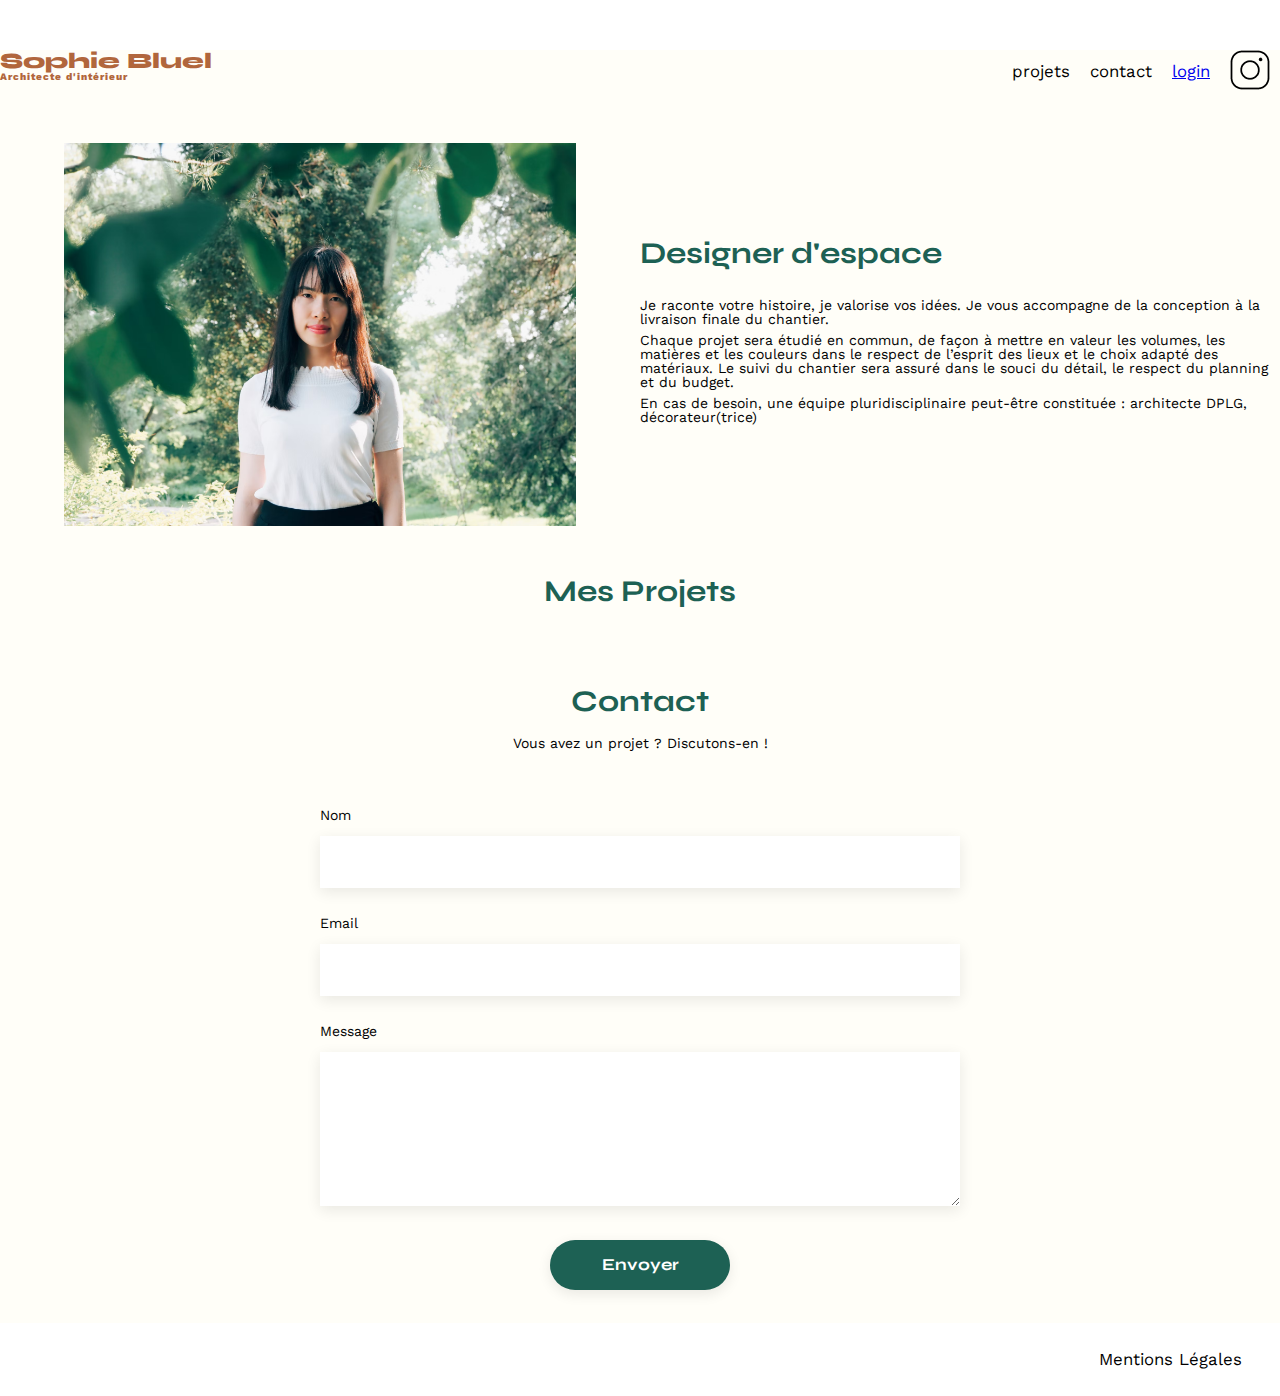
==== index.html @ 58f4e0f9 "initialization project" ====
<!DOCTYPE html>
<html lang="fr">
<head>
	<meta charset="UTF-8">
	<title>Sophie Bluel - Architecte d'intérieur</title>
	<meta name="viewport" content="width=device-width, initial-scale=1.0">
	<link rel="preconnect" href="https://fonts.googleapis.com">
	<link rel="preconnect" href="https://fonts.gstatic.com" crossorigin>
	<link href="https://fonts.googleapis.com/css2?family=Syne:wght@700;800&family=Work+Sans&display=swap" rel="stylesheet">
	<link
      rel="stylesheet"
      href="https://cdnjs.cloudflare.com/ajax/libs/font-awesome/6.2.1/css/all.min.css"
      integrity="sha512-MV7K8+y+gLIBoVD59lQIYicR65iaqukzvf/nwasF0nqhPay5w/9lJmVM2hMDcnK1OnMGCdVK+iQrJ7lzPJQd1w=="
      crossorigin="anonymous"
      referrerpolicy="no-referrer">
	<meta name="description" content="">
	<link rel="stylesheet" href="./assets/style.css">
	<script src="./assets/gallery.js" defer></script>
</head>
<body>
<div class="container">
<header>
	<div class="div-header">
		<h1>Sophie Bluel <span>Architecte d'intérieur</span></h1>
		<nav>
			<ul>
				<li>projets</li>
				<li>contact</li>
				<li><a href="./login/login.html" class="log">login</a></li>
				<li><img src="./assets/icons/instagram.png" alt="Instagram"></li>
			</ul>
		</nav>
	</div>
</header>
<main>
	<section id="introduction">
		<figure>
			<img src="./assets/images/sophie-bluel.png" alt="">
		</figure>
		<article>
			<h2>Designer d'espace</h2>
			<p>Je raconte votre histoire, je valorise vos idées. Je vous accompagne de la conception à la livraison finale du chantier.</p>
			<p>Chaque projet sera étudié en commun, de façon à mettre en valeur les volumes, les matières et les couleurs dans le respect de l’esprit des lieux et le choix adapté des matériaux. Le suivi du chantier sera assuré dans le souci du détail, le respect du planning et du budget.</p>
			<p>En cas de besoin, une équipe pluridisciplinaire peut-être constituée : architecte DPLG, décorateur(trice)</p>
		</article>
	</section>
	<section id="portfolio">
		<div class="portfolio-header">
			<h2>Mes Projets</h2>
		</div>
		<div class="gallery">
			
		</div>
	</section>
	<section id="contact">
		<h2>Contact</h2>
		<p>Vous avez un projet ? Discutons-en !</p>
		<form action="#" method="post">
			<label for="name">Nom</label>
			<input type="text" name="name" id="name">
			<label for="email">Email</label>
			<input type="email" name="email" id="email">
			<label for="message">Message</label>
			<textarea name="message" id="message" cols="30" rows="10"></textarea>
			<input type="submit" value="Envoyer">
		</form>
	</section>
</main>
</div>
<footer>
	<nav>
		<ul>
			<li>Mentions Légales</li>
		</ul>
	</nav>
</footer>
</body>
</html>
---- assets/style.css ----
/* http://meyerweb.com/eric/tools/css/reset/
   v2.0 | 20110126
   License: none (public domain)
*/

html, body, div, span, applet, object, iframe,
h1, h2, h3, h4, h5, h6, p, blockquote, pre,
a, abbr, acronym, address, big, cite, code,
del, dfn, em, img, ins, kbd, q, s, samp,
small, strike, strong, sub, sup, tt, var,
b, u, i, center,
dl, dt, dd, ol, ul, li,
fieldset, form, label, legend,
table, caption, tbody, tfoot, thead, tr, th, td,
article, aside, canvas, details, embed,
figure, figcaption, footer, header, hgroup,
menu, nav, output, ruby, section, summary,
time, mark, audio, video {
	margin: 0;
	padding: 0;
	border: 0;
	font-size: 100%;
	font: inherit;
	vertical-align: baseline;
}
/* HTML5 display-role reset for older browsers */
article, aside, details, figcaption, figure,
footer, header, hgroup, menu, nav, section {
	display: block;
}
body {
	line-height: 1;
}
ol, ul {
	list-style: none;
}
blockquote, q {
	quotes: none;
}
blockquote:before, blockquote:after,
q:before, q:after {
	content: '';
	content: none;
}
table {
	border-collapse: collapse;
	border-spacing: 0;
}
/** end reset css**/
body {
	max-width: 1440px;
	margin:0 auto 0 auto;
	font-family: 'Work Sans' ;
	font-size: 14px;
	
}
.container{
	background-color: #FFFEF8;
	max-width: 1440px;
	min-height: 1024px;
	margin:0 auto 0 auto;
}
header {
	display: flex;
	flex-direction: column;
	margin: 50px 0;
}

.div-header{
	display: flex;
	justify-content: space-between;
}

section {
	margin: 50px 0
}

h1{
	display: flex;
	flex-direction: column;
	font-family: 'Syne';
	font-size: 22px;
	font-weight: 800;
	color: #B1663C
}

h1 > span {
	font-family: 'Work Sans';
	font-size:10px;
	letter-spacing: 0.1em;
;
}

h2{
	font-family: 'Syne';
	font-weight: 700;
	font-size: 30px;
	color: #1D6154
}
nav ul {
	display: flex;
	align-items: center;
	list-style-type: none;

}
nav li {
	padding: 0 10px;
	font-size: 1.2em;
}

li:hover {
	color: #B1663C;
}

.headband-edition{
	display: flex;
	background-color: #000000;
	color: #FFFFFF;
	justify-content: center;
	align-items: center;
	margin:auto;
	width:100%;
	height: 59px;
	gap: 10px;
	margin-bottom: 30px;
}

#introduction {
	display: flex;
	align-items: center;
}
#introduction figure {
	flex: 1
}
#introduction img {
	display: block;
	margin: auto;
	width: 80%;
}

#introduction article {
	flex: 1
}
#introduction h2 {
	margin-bottom: 1em;
}

#introduction p {
	margin-bottom: 0.5em;
}
#portfolio h2 {
	text-align: center;
	margin-bottom: 1em;
}

.portfolio-header{
	display: flex;
	justify-content: center;
	gap: 20px;
}

.modify{
	display: flex;
	gap: 8px;
	height: 30px;
	align-items: center;
	color: #000000;
	margin-bottom: 1em;
}
.gallery {
	width: 100%;
	display: grid;
	grid-template-columns: 1fr 1fr 1fr;
	grid-column-gap: 20px;
	grid-row-gap: 20px;
}

.gallery img {
	width: 100%;

}

.filter{
	display: flex;
	justify-content: center;
}

.filter-item{
	border: 1px solid #1D6154;
	border-radius: 20px;
	font-size: 16px;
	color:#1D6154;
	padding: 10px 20px;
	margin: 30px 10px;
}

.filter-item.active {
	cursor: pointer;
	background-color: #1D6154;
	color: white;
}

#contact {
	width: 50%;
margin: auto;
}
#contact > * {
	text-align: center;

}
#contact h2{
	margin-bottom: 20px;
}
#contact form {
	text-align: left;
	margin-top:30px;
	display: flex;
	flex-direction: column;
}

#contact input {
	height: 50px;
	font-size: 1.2em;
	border: none;
	box-shadow: 0px 4px 14px rgba(0, 0, 0, 0.09);
}
#contact label {
	margin: 2em 0 1em 0;
}
#contact textarea {
	border: none;
	box-shadow: 0px 4px 14px rgba(0, 0, 0, 0.09);
}

#login{
	width: 50%;
	margin: auto;
	display: flex;
	flex-direction: column;
}

#login h2{
	margin: 50px;
	text-align: center;
}

#login form {
	display: flex;
	flex-direction: column;
	margin: 0 auto 0 auto;
	width: 75%;
}

#login a{
	color: #3D3D3D;
	text-align: center;
}
.email, .password {
	height: 51px;
	border: none;
	box-shadow: 0px 4px 14px rgba(0, 0, 0, 0.09);
	margin-bottom:30px;
}

input[type="submit"]{
	font-family: 'Syne';
	font-weight: 700;
	height: 36px;
	color: white;
	background-color: #1D6154;
	margin : 2em auto ;
	width: 180px;
	text-align: center;
	border-radius: 60px ;
}

#error-message{
	text-align: center;
	color : rgba(250, 5, 16);
	margin-bottom: 20px;
	font-family: 'Work Sans' ;
	font-size: 14px;
}

.error{
	background-color: rgba(250, 5, 16, 0.1);
	border-color: 1px solid rgba(250, 5, 16);
}

footer {
	background-color: #ffffff;
}

footer nav ul {
	display: flex;
	justify-content: flex-end;
	margin: 2em;
}
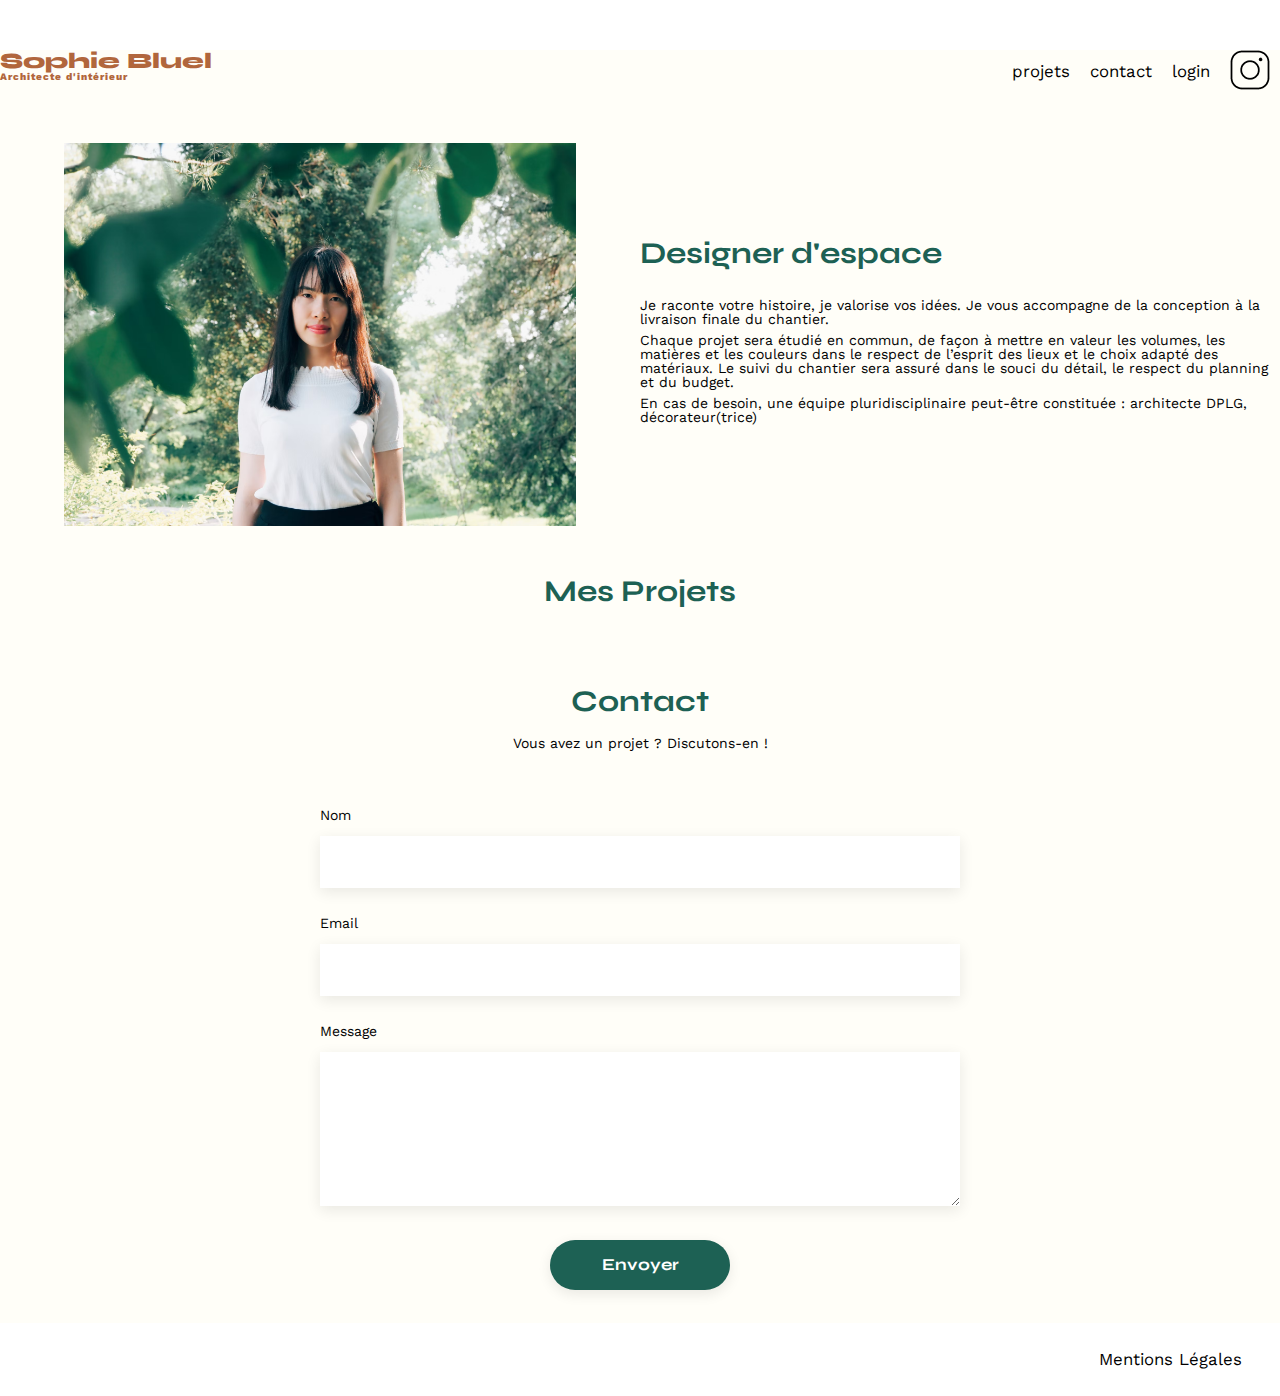
==== commit 86301591: "revue du code + ajout de la modification des travaux" ====
--- a/index.html
+++ b/index.html
@@ -15,7 +15,10 @@
       referrerpolicy="no-referrer">
 	<meta name="description" content="">
 	<link rel="stylesheet" href="./assets/style.css">
-	<script src="./assets/gallery.js" defer></script>
+	<script src="./assets/variables.js" defer></script>
+	<script type="module" src="./assets/gallery.js" defer></script>
+	<script src="./assets/Modal/variables-modal.js" defer></script>
+	<script type="module" src="./assets/Modal/modal.js" defer></script>
 </head>
 <body>
 <div class="container">
@@ -46,11 +49,53 @@
 	</section>
 	<section id="portfolio">
 		<div class="portfolio-header">
-			<h2>Mes Projets</h2>
+			<h2 class="title-portfolio">Mes Projets</h2>
 		</div>
+		<ul class="filter">
+
+		</ul>
 		<div class="gallery">
 			
 		</div>
+		<aside id="modal" class="modal" aria-hiden="true" role="dialog" aria-labelledby="title-modal" style="display:none;">
+			<div class="modal-wrapper modal-stop">
+				<div class="button-modal">
+					<a class="arrow-previous">
+						<i class="fa-solid fa-arrow-left"></i>
+					</a>
+					<button class="modal-close">
+						<i class="fa-solid fa-xmark"></i>
+					</button>
+				</div>
+				<h2 id="title-modal">Galerie photo</h2>
+				<div class="gallery-modal">
+
+				</div>
+				<form id="add-gallery">
+					<fieldset class="add-image">
+						<img class="preview-image" src="">
+						<label for="button-add-image" class="add-image-picture">
+							<i class="fa-regular fa-image"></i>
+						</label>
+						<input type="file" name="image" id="button-add-image" class="input-form" accept=".jpg, .jpeg, .png" style="display: none;">
+						<button class="button-add-image">+ Ajouter photo</button>
+						<p class="comment-add-image">jpg, png : 4mo max</p>
+					</fieldset>
+					<fieldset class="title-picture">
+						<label for="add-title" class="title">Titre</label>
+						<input type="text" name="add-title" id="add-title" class="input-form">
+					</fieldset>
+					<fieldset class="category-picture">
+						<label for="category" class="category">Catégorie</label>
+						<select name="category" id="category" class="input-form">
+							<option selected></option>
+						</select>
+					</fieldset>
+				</form>
+				<button class="modal-add button-active">Ajouter une photo</button>
+				<p class="error-sending"></p>
+			</div>
+		</aside>
 	</section>
 	<section id="contact">
 		<h2>Contact</h2>
--- a/assets/style.css
+++ b/assets/style.css
@@ -46,6 +46,10 @@
 	border-collapse: collapse;
 	border-spacing: 0;
 }
+a{
+	text-decoration: none;
+	color: inherit;
+}
 /** end reset css**/
 body {
 	max-width: 1440px;
@@ -148,7 +152,7 @@
 #introduction p {
 	margin-bottom: 0.5em;
 }
-#portfolio h2 {
+.title-portfolio {
 	text-align: center;
 	margin-bottom: 1em;
 }
@@ -167,6 +171,7 @@
 	color: #000000;
 	margin-bottom: 1em;
 }
+
 .gallery {
 	width: 100%;
 	display: grid;
@@ -255,6 +260,7 @@
 	color: #3D3D3D;
 	text-align: center;
 }
+
 .email, .password {
 	height: 51px;
 	border: none;
@@ -297,3 +303,234 @@
 	margin: 2em;
 }
 
+.modal{
+	position: fixed;
+	display: none;
+	align-items: center;
+	justify-content: center;
+	top:50px;
+	left:0;
+	width:100%;
+	height:100%;
+	background: rgba(0, 0, 0, 0.7);
+	
+}
+
+.modal-wrapper{
+	display: flex;
+	flex-direction: column;
+	align-items: center;
+	background-color: #ffffff;
+	width: 630px;
+	height: 688px;
+	border-radius: 15px;
+	padding: 20px 15px;
+}
+
+.button-modal{
+	display: flex;
+	width: 90%;
+	justify-content: end;
+
+}
+
+.arrow-previous{
+	display: none;
+	cursor: pointer;
+	font-size: 24px;
+
+}
+
+.modal-close{
+	display: flex;
+	justify-content: center;
+	align-items: center;
+	appearance: none;
+	background-color: #ffffff;
+	border: none;
+	color:#000000;
+	box-sizing: inherit;
+	padding-block: 0;
+	padding-inline: 0;
+	cursor: pointer;
+	font-size: 24px;
+}
+
+.modal-add{
+	display: flex;
+	justify-content: center;
+	align-items: center;
+	width: 237px;
+	height: 36px;
+	margin:0;
+	margin-top: 40px;
+	padding:0;
+	border-radius: 60px;
+	appearance: none;
+	color:#ffffff;
+	font-family: "Syne";
+	font-weight: 700;
+	font-size: 14px;
+}
+
+.button-active{
+	border: 1px solid #1D6154;
+	background-color: #1D6154;
+	cursor: pointer;
+}
+
+.button-inactive{
+	background-color: #A7A7A7;
+    border: none;
+    cursor: default;
+}
+
+#title-modal{
+	font-family: "Work Sans";
+	font-weight: 400;
+	font-size: 26px;
+	color : #000000;
+	margin-bottom: 50px;
+	margin-top: 20px;
+}
+.gallery-modal {
+	width: 425px;
+	height: 347.5px;
+	display: grid;
+	grid-template-columns: 1fr 1fr 1fr 1fr 1fr;
+	grid-column-gap: 10px;
+	grid-row-gap: 20px;
+	padding-bottom: 90px;
+	border-bottom: 1px solid #B3B3B3;
+}
+
+.figure-gallery-modal{
+	width:100%;
+	height:102.5px;
+	
+}
+
+.figure-gallery-modal img {
+	width: 100%;
+
+}
+
+.figure-gallery-modal i{
+	position: relative;
+	top:-103px;
+	left:60px;
+	width:17px;
+	height: 17px;
+	background-color: #000000;
+	color: #ffffff;
+	text-align: center;
+	align-content: center;
+	border-radius: 2px;
+	font-size: 11px;
+	cursor: pointer;
+}
+
+#add-gallery{
+	display: none;
+	flex-direction: column;
+	align-items: center;
+	width: 70%;
+	height: 347.5px;
+	padding-bottom: 90px;
+	border-bottom: 1px solid #B3B3B3;
+}
+
+.add-image{
+	display: flex;
+	flex-direction: column;
+	align-items: center;
+	width: 100%;
+	background-color: #E8F1F6;
+	border-radius: 3px;
+	margin-bottom: 30px;
+}
+
+.add-image-picture{
+	font-size: 76px;
+	color: #CBD6DC;
+	margin: 30px 0 10px 0;
+}
+
+.button-add-image{
+	width: 50%;
+	height: 36px;
+	background-color: #CBD6DC;
+	border-radius: 50px;
+	border: none;
+	font-family: "Work sans";
+	font-weight: 500;
+	font-size: 14px;
+	margin-bottom: 10px;
+}
+
+.comment-add-image{
+	font-family: "Work sans";
+	font-weight: 400;
+	font-size: 10px;
+	color: #444444;
+	margin-bottom: 10px;
+}
+
+.preview-image{
+	display: none;
+}
+.error-image{
+	color:rgba(250, 5, 16, 1);
+}
+
+.title-picture{
+	width: 100%;
+	display: flex;
+	flex-direction: column;
+}
+
+.title{
+	display: flex;
+	font-family: "Work sans";
+	font-weight: 500;
+	font-size: 14px;
+	color:#3D3D3D;
+}
+
+#add-title{
+	display: flex;
+	width: 100%;
+	height: 51px;
+	border: none;
+	box-shadow: 0 4px 14px rgba(0, 0, 0, 0.09);
+	margin: 10px 0 20px 0;
+}
+
+.category-picture{
+	width: 100%;
+	display: flex;
+	flex-direction: column;
+}
+
+.category{
+	display: flex;
+	font-family: "Work sans";
+	font-weight: 500;
+	font-size: 14px;
+	color:#3D3D3D;
+}
+
+#category{
+	display: flex;
+	width: 100%;
+	height: 51px;
+	border: none;
+	box-shadow: 0 4px 14px rgba(0, 0, 0, 0.09);
+	margin: 10px 0 20px 0;
+}
+
+.error-sending{
+	display:none;
+	color: rgba(250, 5, 16, 1);
+}
+
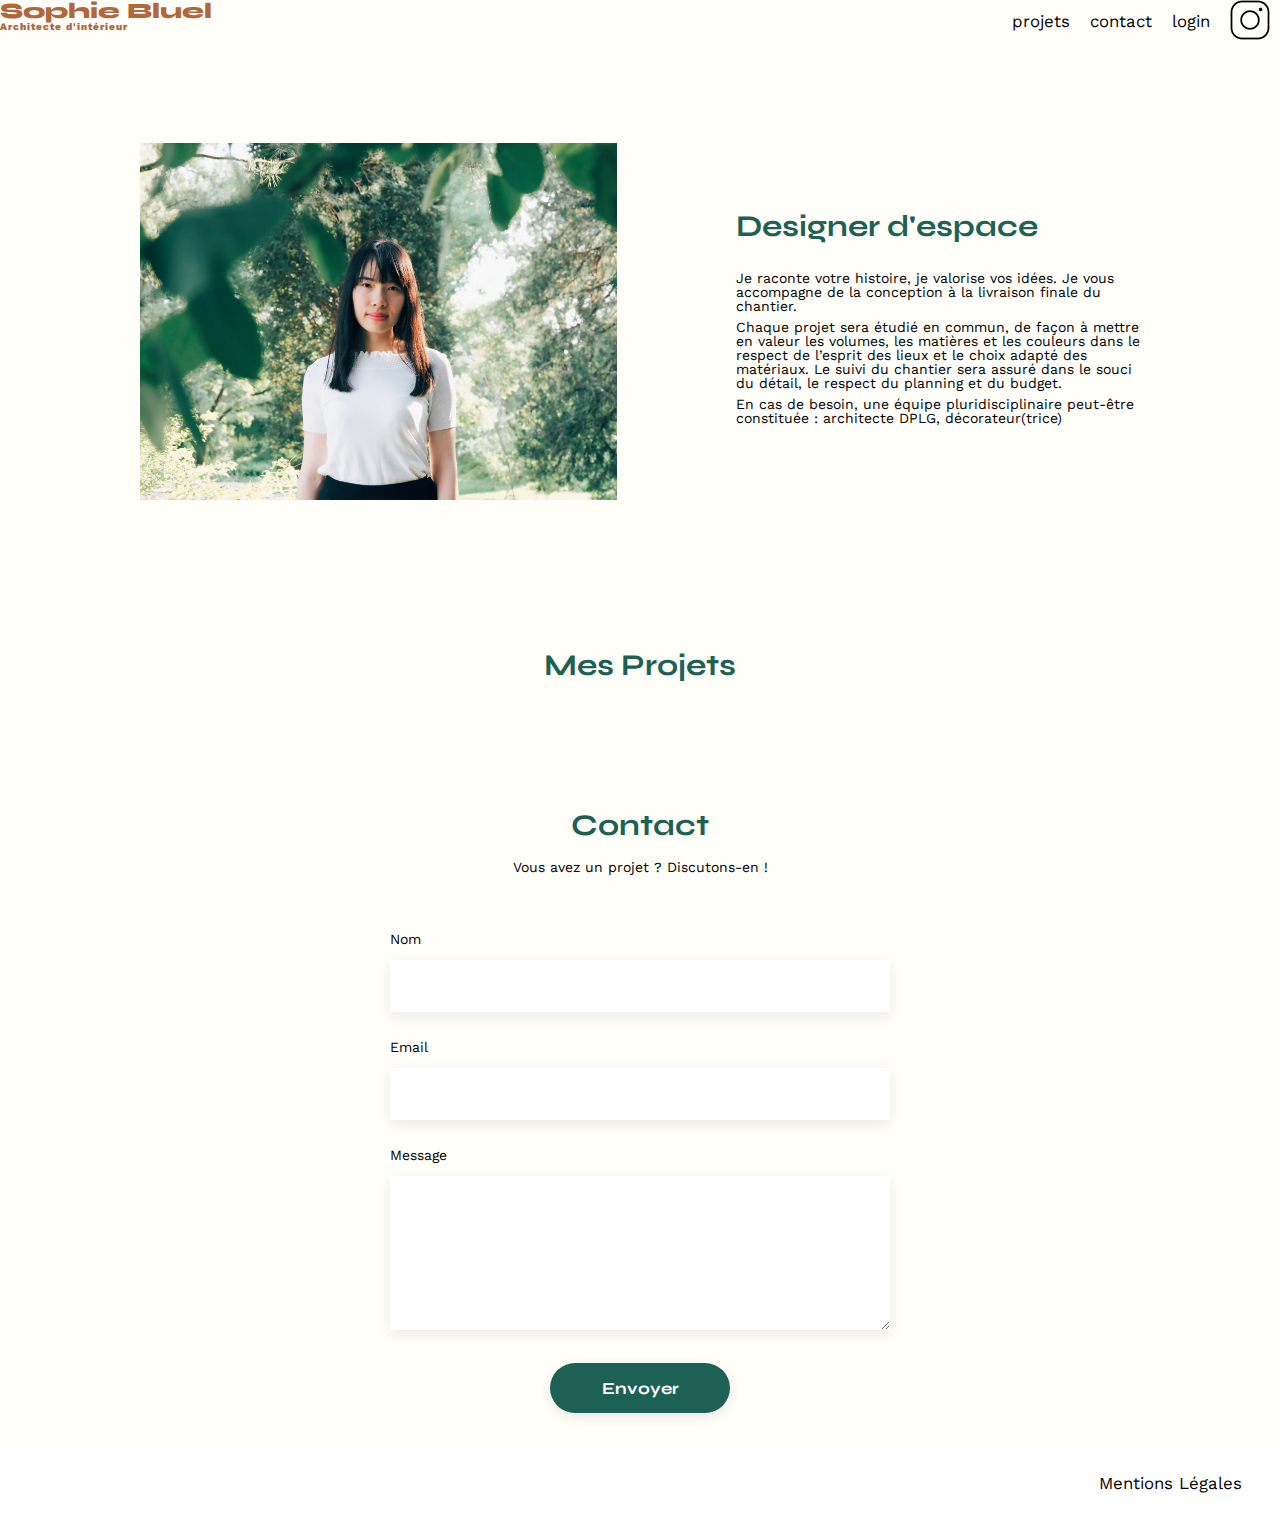
==== commit 00ca145f: "add post query and delete works" ====
--- a/index.html
+++ b/index.html
@@ -71,7 +71,7 @@
 				<div class="gallery-modal">
 
 				</div>
-				<form id="add-gallery">
+				<form id="add-gallery" enctype="multipart/form-data">
 					<fieldset class="add-image">
 						<img class="preview-image" src="">
 						<label for="button-add-image" class="add-image-picture">
@@ -83,7 +83,7 @@
 					</fieldset>
 					<fieldset class="title-picture">
 						<label for="add-title" class="title">Titre</label>
-						<input type="text" name="add-title" id="add-title" class="input-form">
+						<input type="text" name="title" id="add-title" class="input-form">
 					</fieldset>
 					<fieldset class="category-picture">
 						<label for="category" class="category">Catégorie</label>
--- a/assets/style.css
+++ b/assets/style.css
@@ -67,7 +67,7 @@
 header {
 	display: flex;
 	flex-direction: column;
-	margin: 50px 0;
+	margin-bottom: 50px;
 }
 
 .div-header{
@@ -76,7 +76,7 @@
 }
 
 section {
-	margin: 50px 0
+	margin: 100px 0
 }
 
 h1{
@@ -129,21 +129,27 @@
 	margin-bottom: 30px;
 }
 
+main{
+	width: 1000px;
+	margin: 0 auto 0 auto;
+}
+
 #introduction {
 	display: flex;
 	align-items: center;
+	justify-content: space-between;
 }
 #introduction figure {
 	flex: 1
 }
 #introduction img {
 	display: block;
-	margin: auto;
+	margin-right: auto;
 	width: 80%;
 }
 
 #introduction article {
-	flex: 1
+	width: 404px;
 }
 #introduction h2 {
 	margin-bottom: 1em;
@@ -151,6 +157,9 @@
 
 #introduction p {
 	margin-bottom: 0.5em;
+}
+#portfolio{
+	padding-top: 50px;
 }
 .title-portfolio {
 	text-align: center;
@@ -181,8 +190,9 @@
 }
 
 .gallery img {
-	width: 100%;
-
+	object-fit: cover;
+	width: 305px;
+	height: 407px;
 }
 
 .filter{
@@ -322,7 +332,6 @@
 	align-items: center;
 	background-color: #ffffff;
 	width: 630px;
-	height: 688px;
 	border-radius: 15px;
 	padding: 20px 15px;
 }
@@ -362,8 +371,7 @@
 	align-items: center;
 	width: 237px;
 	height: 36px;
-	margin:0;
-	margin-top: 40px;
+	margin:40px 0;
 	padding:0;
 	border-radius: 60px;
 	appearance: none;
@@ -395,39 +403,49 @@
 }
 .gallery-modal {
 	width: 425px;
-	height: 347.5px;
 	display: grid;
 	grid-template-columns: 1fr 1fr 1fr 1fr 1fr;
 	grid-column-gap: 10px;
-	grid-row-gap: 20px;
+	grid-row-gap: 15px;
 	padding-bottom: 90px;
 	border-bottom: 1px solid #B3B3B3;
 }
 
 .figure-gallery-modal{
 	width:100%;
-	height:102.5px;
 	
+	
 }
 
 .figure-gallery-modal img {
-	width: 100%;
-
-}
-
-.figure-gallery-modal i{
+	width: 76.6px;
+	height: 102.5px;
+	object-fit: cover;
+}
+
+.button-trash{
+	display: flex;
 	position: relative;
 	top:-103px;
-	left:60px;
+	left:58px;
 	width:17px;
 	height: 17px;
 	background-color: #000000;
 	color: #ffffff;
-	text-align: center;
-	align-content: center;
+	justify-content: center;
+	align-items: center;
 	border-radius: 2px;
 	font-size: 11px;
+	border: inherit;
 	cursor: pointer;
+}
+
+.button-trash i{
+	display: flex;
+	width: 100%;
+	justify-content: center;
+	align-items: center;
+	
 }
 
 #add-gallery{
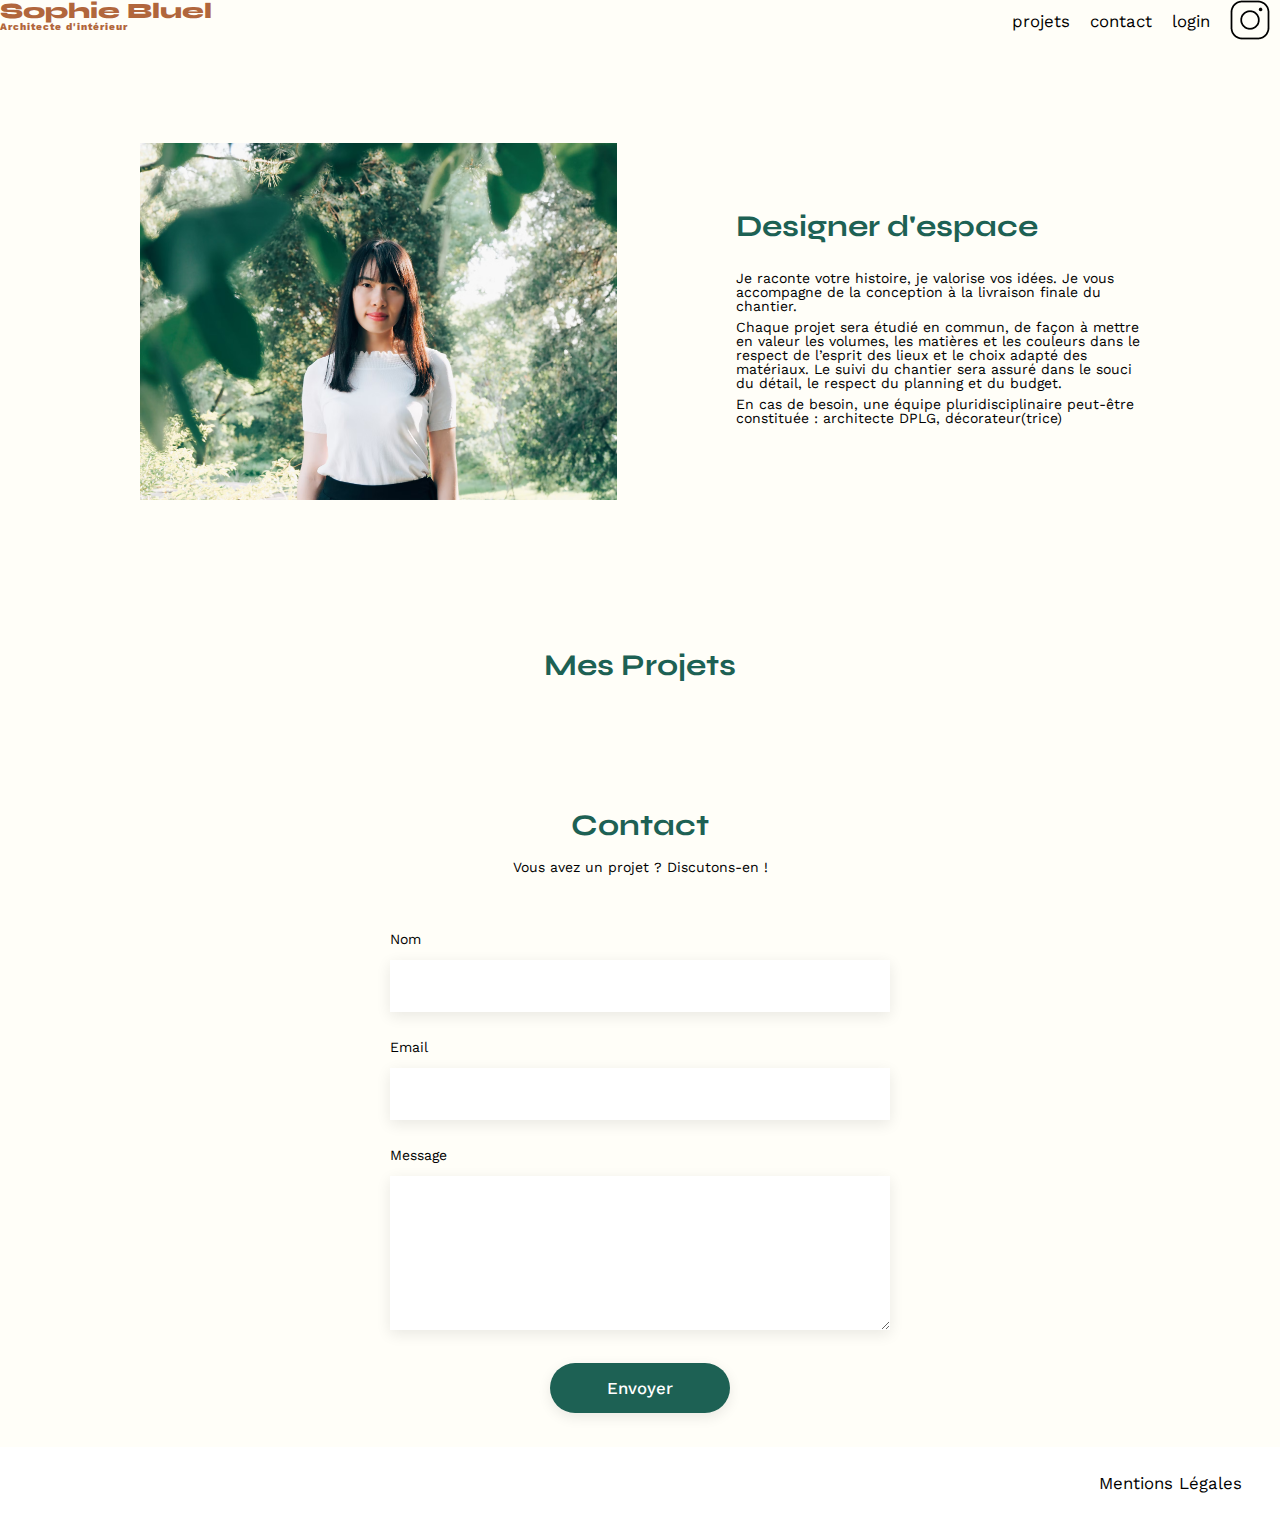
==== commit 8e25dc58: "Gallery refresh modification, font correction, image control error correction" ====
--- a/index.html
+++ b/index.html
@@ -27,8 +27,8 @@
 		<h1>Sophie Bluel <span>Architecte d'intérieur</span></h1>
 		<nav>
 			<ul>
-				<li>projets</li>
-				<li>contact</li>
+				<li><a href="#portfolio">projets</a></li>
+				<li><a href="#contact">contact</a></li>
 				<li><a href="./login/login.html" class="log">login</a></li>
 				<li><img src="./assets/icons/instagram.png" alt="Instagram"></li>
 			</ul>
--- a/assets/style.css
+++ b/assets/style.css
@@ -181,6 +181,12 @@
 	margin-bottom: 1em;
 }
 
+.modify-text{
+	font-family: 'Work sans';
+	font-size: 14px;
+	font-weight: 500;
+}
+
 .gallery {
 	width: 100%;
 	display: grid;
@@ -195,6 +201,11 @@
 	height: 407px;
 }
 
+.figure-gallery figcaption{
+	font-family: 'Work sans';
+	font-size: 13px;
+	font-weight: 400;
+}
 .filter{
 	display: flex;
 	justify-content: center;
@@ -203,10 +214,16 @@
 .filter-item{
 	border: 1px solid #1D6154;
 	border-radius: 20px;
+	font-family: 'Syne';
 	font-size: 16px;
+	font-weight: 700;
 	color:#1D6154;
 	padding: 10px 20px;
 	margin: 30px 10px;
+}
+
+.filter-item:hover{
+	cursor: pointer;
 }
 
 .filter-item.active {
@@ -269,18 +286,28 @@
 #login a{
 	color: #3D3D3D;
 	text-align: center;
-}
-
+	font-family: 'Work sans';
+	font-weight: 500;
+	font-size: 14px;
+}
+
+#login label{
+	font-family: 'Work sans';
+	font-size: 14px;
+	font-weight: 500;
+}
 .email, .password {
 	height: 51px;
 	border: none;
 	box-shadow: 0px 4px 14px rgba(0, 0, 0, 0.09);
 	margin-bottom:30px;
+	margin-top: 10px;
 }
 
 input[type="submit"]{
-	font-family: 'Syne';
-	font-weight: 700;
+	font-family: 'Work sans';
+	font-weight: 500;
+	font-size: 14px;
 	height: 36px;
 	color: white;
 	background-color: #1D6154;
@@ -318,7 +345,7 @@
 	display: none;
 	align-items: center;
 	justify-content: center;
-	top:50px;
+	top:0;
 	left:0;
 	width:100%;
 	height:100%;
@@ -340,14 +367,12 @@
 	display: flex;
 	width: 90%;
 	justify-content: end;
-
 }
 
 .arrow-previous{
 	display: none;
 	cursor: pointer;
 	font-size: 24px;
-
 }
 
 .modal-close{
@@ -413,8 +438,6 @@
 
 .figure-gallery-modal{
 	width:100%;
-	
-	
 }
 
 .figure-gallery-modal img {
@@ -445,7 +468,6 @@
 	width: 100%;
 	justify-content: center;
 	align-items: center;
-	
 }
 
 #add-gallery{
@@ -483,6 +505,9 @@
 	font-family: "Work sans";
 	font-weight: 500;
 	font-size: 14px;
+	color:#306685;
+	justify-content: center;
+	align-items: center;
 	margin-bottom: 10px;
 }
 
@@ -522,6 +547,9 @@
 	border: none;
 	box-shadow: 0 4px 14px rgba(0, 0, 0, 0.09);
 	margin: 10px 0 20px 0;
+	font-family: "Work sans";
+	font-weight: 500;
+	font-size: 14px;
 }
 
 .category-picture{
@@ -545,6 +573,9 @@
 	border: none;
 	box-shadow: 0 4px 14px rgba(0, 0, 0, 0.09);
 	margin: 10px 0 20px 0;
+	font-family: "Work sans";
+	font-weight: 500;
+	font-size: 14px;
 }
 
 .error-sending{
